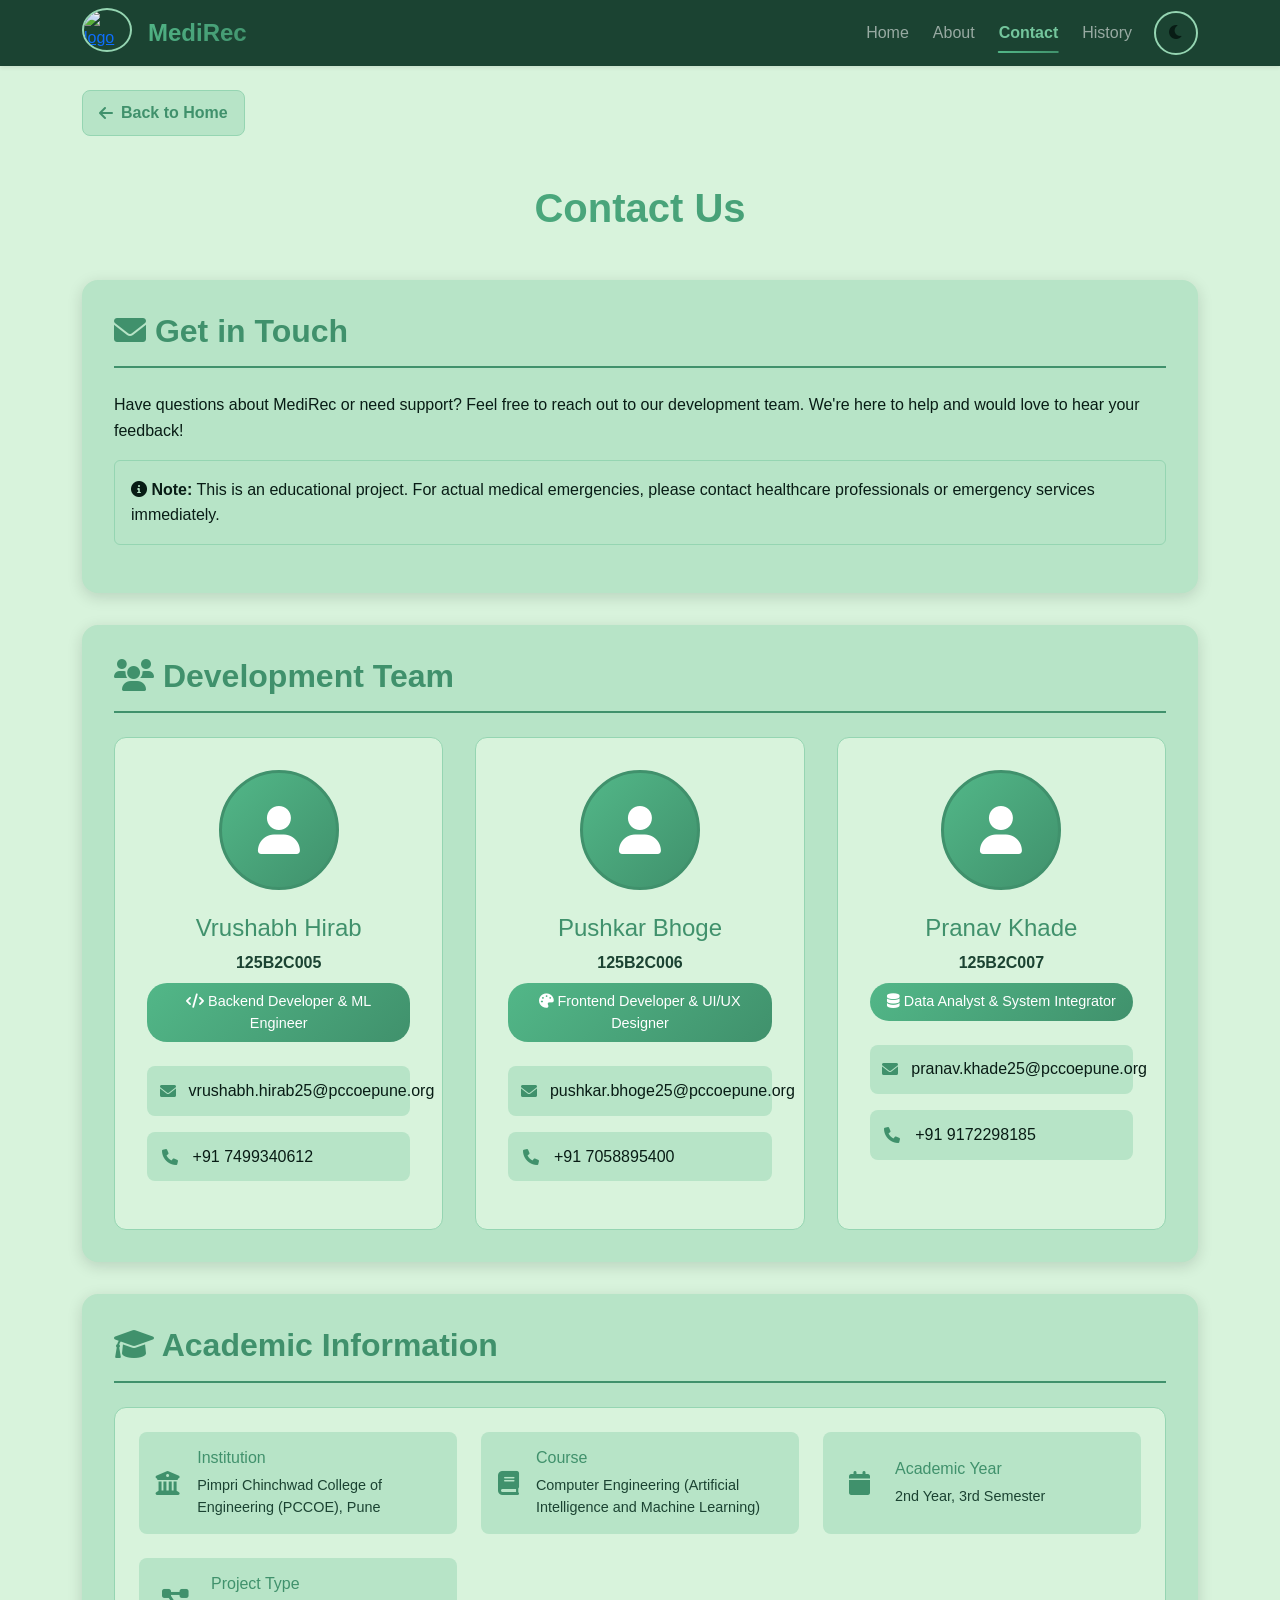
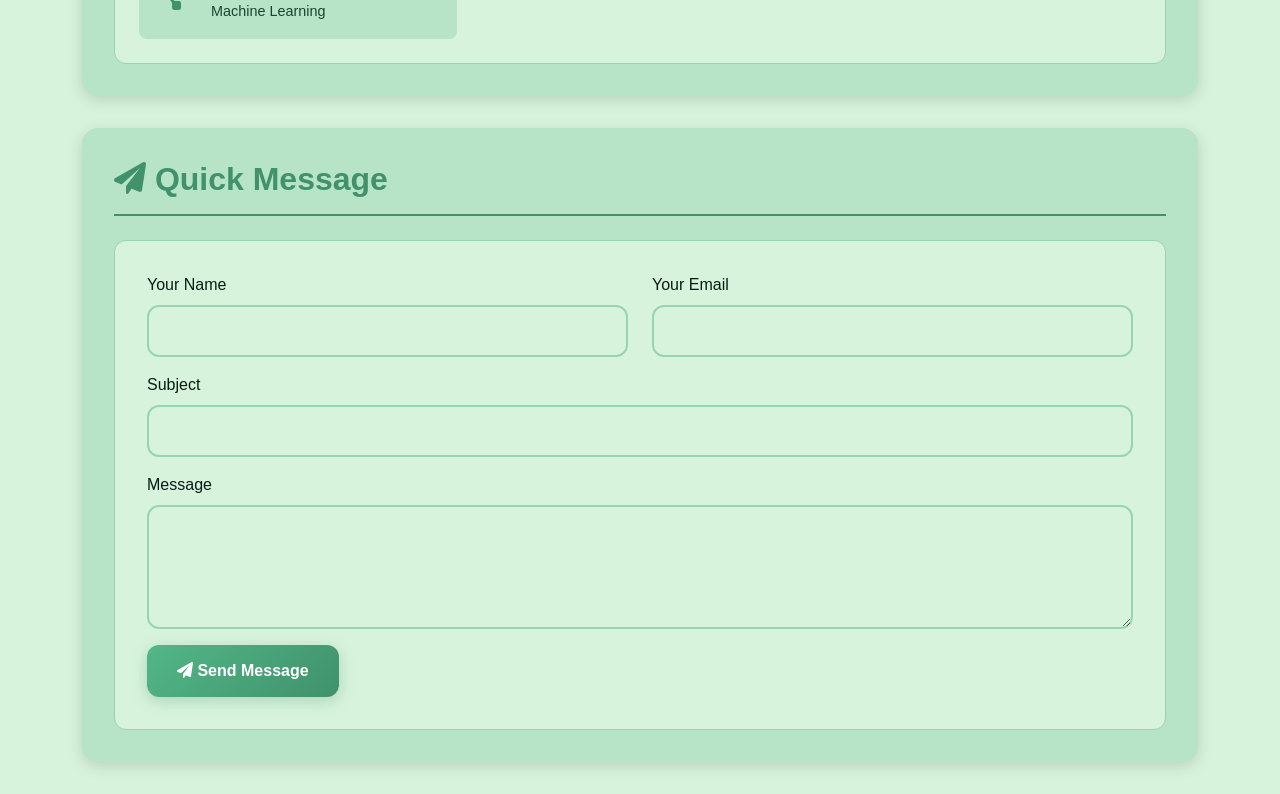
==== templates/contact.html @ 0bfe4e60 "first commit" ====
<!doctype html>
<html lang="en">
  <head>
    <meta charset="utf-8">
    <meta name="viewport" content="width=device-width, initial-scale=1">
    <title>Contact - MediRec</title>
    <link href="https://cdn.jsdelivr.net/npm/bootstrap@5.3.8/dist/css/bootstrap.min.css" rel="stylesheet" integrity="sha384-sRIl4kxILFvY47J16cr9ZwB07vP4J8+LH7qKQnuqkuIAvNWLzeN8tE5YBujZqJLB" crossorigin="anonymous">
    <link rel="stylesheet" href="https://cdnjs.cloudflare.com/ajax/libs/font-awesome/6.0.0/css/all.min.css">
    <link rel="stylesheet" href="/public/style.css" type="text/css">
  </head>
  <body>

<nav class="navbar navbar-expand-lg navbar-dark bg-dark shadow-sm">
  <div class="container">
      <div class="logo">
          <a href="/">
              <img class="myImg" src="{{url_for('static',filename='logo.jpg')}}" alt="logo">
          </a>
      </div>
    <a class="navbar-brand fw-bold " href="/">MediRec</a>
    <button class="navbar-toggler" type="button" data-bs-toggle="collapse"
            data-bs-target="#navbarNav" aria-controls="navbarNav" aria-expanded="false"
            aria-label="Toggle navigation">
      <span class="navbar-toggler-icon"></span>
    </button>

    <div class="collapse navbar-collapse" id="navbarNav">
      <ul class="navbar-nav ms-auto mb-2 mb-lg-0">
        <li class="nav-item">
          <a class="nav-link" href="/">Home</a>
        </li>
        <li class="nav-item">
          <a class="nav-link" href="/about">About</a>
        </li>
        <li class="nav-item">
          <a class="nav-link active" aria-current="page" href="/contact">Contact</a>
        </li>

        <li class="nav-item">
          <a class="nav-link" href="/history">History</a>
        </li>
      </ul>
      <button class="theme-toggle" onclick="toggleTheme()" title="Toggle Dark/Light Mode">
        <i class="fas fa-moon" id="theme-icon"></i>
      </button>
    </div>
  </div>
</nav>

<div class="container mt-4">
    <a href="/" class="back-arrow">
        <i class="fas fa-arrow-left"></i> Back to Home
    </a>
</div>

<h1 class="text-center main-title">Contact Us</h1>

<div class="container mt-4">
    <!-- Contact Introduction -->
    <div class="about-section">
        <div class="section-header">
            <h2><i class="fas fa-envelope"></i> Get in Touch</h2>
        </div>
        <div class="section-content">
            <p>Have questions about MediRec or need support? Feel free to reach out to our development team. We're here to help and would love to hear your feedback!</p>
            <div class="alert" style="background: var(--bg-secondary); border: 1px solid var(--border-color); color: var(--text-primary);">
                <i class="fas fa-info-circle"></i> <strong>Note:</strong> This is an educational project. For actual medical emergencies, please contact healthcare professionals or emergency services immediately.
            </div>
        </div>
    </div>

    <!-- Team Contact Cards -->
    <div class="about-section">
        <div class="section-header">
            <h2><i class="fas fa-users"></i> Development Team</h2>
        </div>
        <div class="contact-grid">
            <div class="contact-card">
                <div class="contact-avatar">
                    <div class="avatar-placeholder">
                        <i class="fas fa-user"></i>
                    </div>
                </div>
                <div class="contact-info">
                    <h4>Vrushabh Hirab</h4>
                    <p class="roll-number">125B2C005</p>
                    <p class="role"><i class="fas fa-code"></i> Backend Developer & ML Engineer</p>
                    <div class="contact-details">
                        <div class="contact-item">
                            <i class="fas fa-envelope"></i>
                            <a href="mailto:vrushabh.hirab25@pccoepune.org">vrushabh.hirab25@pccoepune.org</a>
                        </div>
                        <div class="contact-item">
                            <i class="fas fa-phone"></i>
                            <a href="tel:+917499340612">+91 7499340612</a>
                        </div>
                    </div>
                </div>
            </div>

            <div class="contact-card">
                <div class="contact-avatar">
                    <div class="avatar-placeholder">
                        <i class="fas fa-user"></i>
                    </div>
                </div>
                <div class="contact-info">
                    <h4>Pushkar Bhoge</h4>
                    <p class="roll-number">125B2C006</p>
                    <p class="role"><i class="fas fa-palette"></i> Frontend Developer & UI/UX Designer</p>
                    <div class="contact-details">
                        <div class="contact-item">
                            <i class="fas fa-envelope"></i>
                            <a href="mailto:pushkar.bhoge25@pccoepune.org">pushkar.bhoge25@pccoepune.org</a>
                        </div>
                        <div class="contact-item">
                            <i class="fas fa-phone"></i>
                            <a href="tel:+917058895400">+91 7058895400</a>
                        </div>
                    </div>
                </div>
            </div>

            <div class="contact-card">
                <div class="contact-avatar">
                    <div class="avatar-placeholder">
                        <i class="fas fa-user"></i>
                    </div>
                </div>
                <div class="contact-info">
                    <h4>Pranav Khade</h4>
                    <p class="roll-number">125B2C007</p>
                    <p class="role"><i class="fas fa-database"></i> Data Analyst & System Integrator</p>
                    <div class="contact-details">
                        <div class="contact-item">
                            <i class="fas fa-envelope"></i>
                            <a href="mailto:pranav.khade25@pccoepune.org">pranav.khade25@pccoepune.org</a>
                        </div>
                        <div class="contact-item">
                            <i class="fas fa-phone"></i>
                            <a href="tel:+919172298185">+91 9172298185</a>
                        </div>
                    </div>
                </div>
            </div>
        </div>
    </div>

    <!-- Project Information -->
    <div class="about-section">
        <div class="section-header">
            <h2><i class="fas fa-graduation-cap"></i> Academic Information</h2>
        </div>
        <div class="academic-info">
            <div class="info-grid">
                <div class="info-item">
                    <i class="fas fa-university"></i>
                    <div>
                        <h5>Institution</h5>
                        <p>Pimpri Chinchwad College of Engineering (PCCOE), Pune</p>
                    </div>
                </div>
                <div class="info-item">
                    <i class="fas fa-book"></i>
                    <div>
                        <h5>Course</h5>
                        <p>Computer Engineering (Artificial Intelligence and Machine Learning)</p>
                    </div>
                </div>
                <div class="info-item">
                    <i class="fas fa-calendar"></i>
                    <div>
                        <h5>Academic Year</h5>
                        <p>2nd Year, 3rd Semester</p>
                    </div>
                </div>
                <div class="info-item">
                    <i class="fas fa-project-diagram"></i>
                    <div>
                        <h5>Project Type</h5>
                        <p>Machine Learning</p>
                    </div>
                </div>
            </div>
        </div>
    </div>

    <!-- Quick Contact Form -->
    <div class="about-section">
        <div class="section-header">
            <h2><i class="fas fa-paper-plane"></i> Quick Message</h2>
        </div>
        <div class="contact-form">
            <form>
                <div class="row">
                    <div class="col-md-6 mb-3">
                        <label for="name" class="form-label">Your Name</label>
                        <input type="text" class="form-control" id="name" required>
                    </div>
                    <div class="col-md-6 mb-3">
                        <label for="email" class="form-label">Your Email</label>
                        <input type="email" class="form-control" id="email" required>
                    </div>
                </div>
                <div class="mb-3">
                    <label for="subject" class="form-label">Subject</label>
                    <input type="text" class="form-control" id="subject" required>
                </div>
                <div class="mb-3">
                    <label for="message" class="form-label">Message</label>
                    <textarea class="form-control" id="message" rows="4" required></textarea>
                </div>
                <button type="submit" class="btn btn-primary">
                    <i class="fas fa-paper-plane"></i> Send Message
                </button>
            </form>
        </div>
    </div>
</div>

<script src="https://cdn.jsdelivr.net/npm/bootstrap@5.3.8/dist/js/bootstrap.bundle.min.js" integrity="sha384-FKyoEForCGlyvwx9Hj09JcYn3nv7wiPVlz7YYwJrWVcXK/BmnVDxM+D2scQbITxI" crossorigin="anonymous"></script>
<script>
    function toggleTheme() {
        const body = document.body;
        const themeIcon = document.getElementById('theme-icon');
        
        if (body.getAttribute('data-theme') === 'dark') {
            body.removeAttribute('data-theme');
            themeIcon.className = 'fas fa-moon';
            localStorage.setItem('theme', 'light');
        } else {
            body.setAttribute('data-theme', 'dark');
            themeIcon.className = 'fas fa-sun';
            localStorage.setItem('theme', 'dark');
        }
    }

    // Load saved theme
    document.addEventListener('DOMContentLoaded', function() {
        const savedTheme = localStorage.getItem('theme');
        const themeIcon = document.getElementById('theme-icon');
        
        if (savedTheme === 'dark') {
            document.body.setAttribute('data-theme', 'dark');
            themeIcon.className = 'fas fa-sun';
        }
    });

    // Handle form submission
    document.querySelector('form').addEventListener('submit', function(e) {
        e.preventDefault();
        alert('Thank you for your message! This is a demo form. In a real application, this would send your message to the development team.');
    });
</script>
  </body>
</html>
---- public/style.css ----
:root {
  --nyanza: #d8f3dc;
  --celadon: #b7e4c7;
  --celadon-2: #95d5b2;
  --mint: #74c69d;
  --mint-2: #52b788;
  --sea-green: #40916c;
  --dartmouth-green: #2d6a4f;
  --brunswick-green: #1b4332;
  --dark-green: #081c15;
  
  --bg-primary: var(--nyanza);
  --bg-secondary: var(--celadon);
  --text-primary: var(--dark-green);
  --text-secondary: var(--brunswick-green);
  --border-color: var(--celadon-2);
  --shadow: rgba(8, 28, 21, 0.15);
  --gradient: linear-gradient(135deg, var(--mint-2) 0%, var(--sea-green) 100%);
  --accent: var(--sea-green);
}

[data-theme="dark"] {
  --bg-primary: var(--dark-green);
  --bg-secondary: var(--brunswick-green);
  --text-primary: var(--nyanza);
  --text-secondary: var(--celadon);
  --border-color: var(--dartmouth-green);
  --shadow: rgba(216, 243, 220, 0.1);
  --gradient: linear-gradient(135deg, var(--dartmouth-green) 0%, var(--brunswick-green) 100%);
  --accent: var(--mint);
}

* {
  transition: background-color 0.3s ease, color 0.3s ease, border-color 0.3s ease;
}

body {
  background: var(--bg-primary);
  color: var(--text-primary);
  font-family: 'Inter', -apple-system, BlinkMacSystemFont, sans-serif;
}

.logo {
  width: 50px;
  height: 50px;
  margin-right: 1rem;
}

.myImg {
  width: 50px;
  height: 50px;
  border: 2px solid var(--border-color);
  border-radius: 50%;
  transition: transform 0.3s ease;
}

.myImg:hover {
  transform: scale(1.1);
}

.navbar {
  position: sticky;
  top: 0;
  z-index: 1030;
  backdrop-filter: blur(10px);
  background: var(--brunswick-green) !important;
  box-shadow: 0 2px 20px var(--shadow);
}

.navbar-brand {
  font-weight: 700;
  font-size: 1.5rem;
  background: var(--gradient);
  -webkit-background-clip: text;
  -webkit-text-fill-color: transparent;
  background-clip: text;
}

.nav-link:not(.dropdown-toggle) {
  position: relative;
  padding: 8px 15px;
  transition: all 0.3s ease;
  border-radius: 8px;
  margin: 0 4px;
}

.nav-link:not(.dropdown-toggle)::after {
  content: '';
  position: absolute;
  width: 0%;
  height: 2px;
  bottom: 0;
  left: 50%;
  background: var(--gradient);
  transition: all 0.3s ease;
  transform: translateX(-50%);
  border-radius: 2px;
}

.nav-link:not(.dropdown-toggle):hover {
  color: var(--mint) !important;
  background: rgba(116, 198, 157, 0.2);
}

.nav-link:not(.dropdown-toggle):hover::after,
.nav-link:not(.dropdown-toggle).active::after {
  width: 80%;
}

.nav-link.active {
  color: var(--mint) !important;
  font-weight: 600;
}

.theme-toggle {
  background: none;
  border: 2px solid var(--border-color);
  border-radius: 50px;
  padding: 8px 12px;
  color: var(--text-primary);
  cursor: pointer;
  transition: all 0.3s ease;
  margin-left: 10px;
}

.theme-toggle:hover {
  background: var(--bg-secondary);
  transform: scale(1.05);
}

.main-title {
  background: var(--gradient);
  -webkit-background-clip: text;
  -webkit-text-fill-color: transparent;
  background-clip: text;
  font-weight: 700;
  margin: 3rem 0;
}

.form-container {
  background: var(--bg-secondary);
  border: 1px solid var(--border-color);
  border-radius: 20px;
  padding: 50px;
  box-shadow: 0 10px 30px var(--shadow);
  backdrop-filter: blur(10px);
}

.form-control {
  background: var(--bg-primary);
  border: 2px solid var(--border-color);
  color: var(--text-primary);
  border-radius: 12px;
  padding: 12px 16px;
  transition: all 0.3s ease;
}

.form-control::placeholder {
  color: var(--text-secondary);
  opacity: 0.7;
}

[data-theme="dark"] .form-control::placeholder {
  color: var(--celadon);
  opacity: 0.8;
}

.form-control:focus {
  background: var(--bg-primary);
  border-color: var(--accent);
  color: var(--text-primary);
  box-shadow: 0 0 0 0.2rem rgba(64, 145, 108, 0.25);
}

.btn-primary {
  background: var(--gradient);
  border: none;
  border-radius: 12px;
  padding: 14px 30px;
  font-weight: 600;
  transition: all 0.3s ease;
  box-shadow: 0 4px 15px rgba(64, 145, 108, 0.3);
  color: white;
}

.btn-primary:hover {
  transform: translateY(-2px);
  box-shadow: 0 6px 20px rgba(64, 145, 108, 0.4);
  background: linear-gradient(135deg, var(--sea-green) 0%, var(--dartmouth-green) 100%);
}

.result-container {
  display: flex;
  flex-wrap: wrap;
  gap: 1rem;
  justify-content: center;
  margin: 2rem 0;
}

.toggle-button {
  padding: 12px 20px;
  font-size: 16px;
  font-weight: 600;
  min-width: 140px;
  border-radius: 12px;
  border: none;
  transition: all 0.3s ease;
  cursor: pointer;
  box-shadow: 0 4px 15px var(--shadow);
  color: white;
}

.toggle-button:hover {
  transform: translateY(-3px);
  box-shadow: 0 6px 20px var(--shadow);
}

.btn-disease { background: linear-gradient(135deg, #e74c3c, #c0392b); }
.btn-description { background: linear-gradient(135deg, #f39c12, #e67e22); }
.btn-precaution { background: var(--gradient); }
.btn-medication { background: linear-gradient(135deg, #3498db, #2980b9); }
.btn-workout { background: linear-gradient(135deg, #9b59b6, #8e44ad); }
.btn-diet { background: linear-gradient(135deg, #e91e63, #ad1457); }

.modal-content {
  background: var(--bg-primary);
  border: 1px solid var(--border-color);
  border-radius: 16px;
  box-shadow: 0 20px 40px var(--shadow);
}

.modal-header {
  background: var(--gradient) !important;
  border-radius: 16px 16px 0 0;
  border-bottom: 1px solid var(--border-color);
}

.modal-body {
  background: var(--bg-primary);
  color: var(--text-primary);
  padding: 2rem;
}

.modal-body ul {
  padding-left: 1.5rem;
}

.modal-body li {
  margin-bottom: 0.5rem;
  color: var(--text-primary);
}

.btn-close {
  filter: brightness(0) invert(1);
}

[data-theme="light"] .btn-close {
  filter: brightness(0);
}

.info-table {
  background: var(--bg-secondary);
  border: 1px solid var(--border-color);
  border-radius: 16px;
  overflow: hidden;
  box-shadow: 0 10px 30px var(--shadow);
  margin-top: 2rem;
}

.info-table th {
  background: var(--gradient);
  color: white;
  font-weight: 600;
  padding: 1rem;
  border: none;
}

.info-table td {
  background: var(--bg-primary);
  color: var(--text-primary);
  padding: 1rem;
  border-color: var(--border-color);
  vertical-align: top;
}

.info-table td ul {
  margin: 0;
  padding-left: 1.2rem;
}

.info-table td li {
  margin-bottom: 0.3rem;
}

.disease-name {
  font-size: 1.2rem;
  font-weight: 700;
  color: var(--accent);
}

.suggestions-dropdown {
  position: absolute;
  top: 100%;
  left: 0;
  right: 0;
  background: var(--bg-primary);
  border: 2px solid var(--border-color);
  border-top: none;
  border-radius: 0 0 12px 12px;
  max-height: 200px;
  overflow-y: auto;
  z-index: 1000;
  display: none;
}

.suggestion-item {
  padding: 10px 16px;
  cursor: pointer;
  border-bottom: 1px solid var(--border-color);
  color: var(--text-primary);
  transition: background-color 0.2s ease;
}

.suggestion-item:hover,
.suggestion-item.highlighted {
  background: var(--bg-secondary);
}

.suggestion-item:last-child {
  border-bottom: none;
}

.form-group {
  position: relative;
}

.back-arrow {
  display: inline-flex;
  align-items: center;
  gap: 8px;
  color: var(--accent);
  text-decoration: none;
  font-weight: 600;
  padding: 10px 16px;
  border-radius: 8px;
  transition: all 0.3s ease;
  background: var(--bg-secondary);
  border: 1px solid var(--border-color);
}

.back-arrow:hover {
  color: var(--text-primary);
  background: var(--accent);
  transform: translateX(-5px);
  text-decoration: none;
}

.d-flex {
  display: flex;
}

.gap-2 {
  gap: 0.5rem;
}

.btn-danger {
  background: linear-gradient(135deg, #e74c3c, #c0392b);
  border: none;
  color: white;
}

.btn-danger:hover {
  background: linear-gradient(135deg, #c0392b, #a93226);
  transform: translateY(-1px);
}

.external-links {
  display: flex;
  flex-wrap: wrap;
  gap: 10px;
}

.resource-link {
  display: inline-flex;
  align-items: center;
  gap: 6px;
  padding: 8px 12px;
  border-radius: 8px;
  text-decoration: none;
  font-size: 14px;
  font-weight: 500;
  transition: all 0.3s ease;
  border: 1px solid var(--border-color);
}

.wiki-link {
  background: #f8f9fa;
  color: #333;
}

.wiki-link:hover {
  background: #e9ecef;
  color: #000;
  text-decoration: none;
}

.medicine-link {
  background: #e8f5e8;
  color: var(--sea-green);
}

.medicine-link:hover {
  background: var(--mint);
  color: white;
  text-decoration: none;
}

.youtube-link {
  background: #ffebee;
  color: #d32f2f;
}

.youtube-link:hover {
  background: #f44336;
  color: white;
  text-decoration: none;
}

@media (max-width: 768px) {
  .external-links {
    flex-direction: column;
  }
  .resource-link {
    justify-content: center;
  }
}

/* About Page Styles */
.about-section {
  background: var(--bg-secondary);
  border-radius: 16px;
  padding: 2rem;
  margin-bottom: 2rem;
  box-shadow: 0 4px 15px var(--shadow);
}

.section-header {
  border-bottom: 2px solid var(--accent);
  padding-bottom: 1rem;
  margin-bottom: 1.5rem;
}

.section-header h2 {
  color: var(--accent);
  font-weight: 700;
  margin: 0;
}

.section-content {
  color: var(--text-primary);
  line-height: 1.6;
}

.project-features ul {
  list-style: none;
  padding-left: 0;
}

.project-features li {
  padding: 0.5rem 0;
  border-bottom: 1px solid var(--border-color);
}

.project-features li:last-child {
  border-bottom: none;
}

.project-features i {
  color: var(--accent);
  margin-right: 0.5rem;
  width: 20px;
}

.team-grid {
  display: grid;
  grid-template-columns: repeat(auto-fit, minmax(300px, 1fr));
  gap: 2rem;
}

.team-member {
  background: var(--bg-primary);
  border-radius: 12px;
  padding: 1.5rem;
  text-align: center;
  border: 1px solid var(--border-color);
}

.member-photo {
  margin-bottom: 1rem;
}

.member-photo img {
  width: 120px;
  height: 120px;
  border-radius: 50%;
  object-fit: cover;
  border: 3px solid var(--accent);
}

.avatar-placeholder {
  width: 120px;
  height: 120px;
  border-radius: 50%;
  background: var(--gradient);
  display: flex;
  align-items: center;
  justify-content: center;
  border: 3px solid var(--accent);
  margin: 0 auto;
}

.avatar-placeholder i {
  font-size: 3rem;
  color: white;
}

.member-info h4 {
  color: var(--accent);
  margin-bottom: 0.5rem;
}

.roll-number {
  font-weight: 600;
  color: var(--text-secondary);
  margin-bottom: 0.5rem;
}

.role {
  background: var(--gradient);
  color: white;
  padding: 0.5rem 1rem;
  border-radius: 20px;
  font-size: 0.9rem;
  margin-bottom: 1rem;
}

.responsibilities {
  text-align: left;
}

.responsibilities ul {
  font-size: 0.9rem;
  color: var(--text-secondary);
}

.tech-grid {
  display: grid;
  grid-template-columns: repeat(auto-fit, minmax(250px, 1fr));
  gap: 1.5rem;
}

.tech-category {
  background: var(--bg-primary);
  border-radius: 12px;
  padding: 1.5rem;
  border: 1px solid var(--border-color);
}

.tech-category h4 {
  color: var(--accent);
  margin-bottom: 1rem;
  text-align: center;
}

.tech-items {
  display: flex;
  flex-direction: column;
  gap: 0.8rem;
}

.tech-item {
  display: flex;
  align-items: center;
  gap: 0.8rem;
  padding: 0.5rem;
  background: var(--bg-secondary);
  border-radius: 8px;
  transition: transform 0.2s ease;
}

.tech-item:hover {
  transform: translateX(5px);
}

.tech-item i {
  font-size: 1.2rem;
  color: var(--accent);
  width: 24px;
  text-align: center;
}

.stats-grid {
  display: grid;
  grid-template-columns: repeat(auto-fit, minmax(150px, 1fr));
  gap: 1.5rem;
}

.stat-item {
  background: var(--bg-primary);
  border-radius: 12px;
  padding: 2rem 1rem;
  text-align: center;
  border: 1px solid var(--border-color);
}

.stat-number {
  font-size: 2.5rem;
  font-weight: 700;
  color: var(--accent);
  margin-bottom: 0.5rem;
}

.stat-label {
  color: var(--text-secondary);
  font-weight: 500;
}

@media (max-width: 768px) {
  .team-grid {
    grid-template-columns: 1fr;
  }
  .tech-grid {
    grid-template-columns: 1fr;
  }
  .stats-grid {
    grid-template-columns: repeat(2, 1fr);
  }
}

/* Contact Page Styles */
.contact-grid {
  display: grid;
  grid-template-columns: repeat(auto-fit, minmax(300px, 1fr));
  gap: 2rem;
}

.contact-card {
  background: var(--bg-primary);
  border-radius: 12px;
  padding: 2rem;
  text-align: center;
  border: 1px solid var(--border-color);
  transition: transform 0.3s ease, box-shadow 0.3s ease;
}

.contact-card:hover {
  transform: translateY(-5px);
  box-shadow: 0 8px 25px var(--shadow);
}

.contact-avatar {
  margin-bottom: 1.5rem;
}

.contact-info h4 {
  color: var(--accent);
  margin-bottom: 0.5rem;
}

.contact-details {
  margin-top: 1.5rem;
}

.contact-item {
  display: flex;
  align-items: center;
  gap: 0.8rem;
  margin-bottom: 1rem;
  padding: 0.8rem;
  background: var(--bg-secondary);
  border-radius: 8px;
  transition: background 0.3s ease;
}

.contact-item:hover {
  background: var(--border-color);
}

.contact-item i {
  color: var(--accent);
  width: 20px;
  text-align: center;
}

.contact-item a {
  color: var(--text-primary);
  text-decoration: none;
  font-weight: 500;
}

.contact-item a:hover {
  color: var(--accent);
  text-decoration: underline;
}

.academic-info {
  background: var(--bg-primary);
  border-radius: 12px;
  padding: 1.5rem;
  border: 1px solid var(--border-color);
}

.info-grid {
  display: grid;
  grid-template-columns: repeat(auto-fit, minmax(250px, 1fr));
  gap: 1.5rem;
}

.info-item {
  display: flex;
  align-items: center;
  gap: 1rem;
  padding: 1rem;
  background: var(--bg-secondary);
  border-radius: 8px;
}

.info-item i {
  font-size: 1.5rem;
  color: var(--accent);
  width: 40px;
  text-align: center;
}

.info-item h5 {
  margin: 0 0 0.5rem 0;
  color: var(--accent);
  font-size: 1rem;
}

.info-item p {
  margin: 0;
  color: var(--text-secondary);
  font-size: 0.9rem;
}

.contact-form {
  background: var(--bg-primary);
  border-radius: 12px;
  padding: 2rem;
  border: 1px solid var(--border-color);
}

.contact-form .form-label {
  color: var(--text-primary);
  font-weight: 500;
  margin-bottom: 0.5rem;
}

@media (max-width: 768px) {
  .contact-grid {
    grid-template-columns: 1fr;
  }
  .info-grid {
    grid-template-columns: 1fr;
  }
  .contact-item {
    flex-direction: column;
    text-align: center;
  }
}

@media (max-width: 991px) {
  .nav-link::after {
    display: none !important;
  }
  .result-container {
    flex-direction: column;
    align-items: center;
  }
  .form-container {
    padding: 30px 20px;
  }
  .navbar-collapse {
    background: var(--brunswick-green);
    border-radius: 12px;
    margin-top: 10px;
    padding: 15px;
  }
  .navbar-nav {
    margin-bottom: 15px !important;
  }
  .d-flex {
    justify-content: space-between;
    align-items: center;
  }
  .theme-toggle {
    margin-left: 0;
    margin-top: 0;
  }
}

@keyframes fadeIn {
  from { opacity: 0; transform: translateY(20px); }
  to { opacity: 1; transform: translateY(0); }
}

.container {
  animation: fadeIn 0.6s ease-out;
}
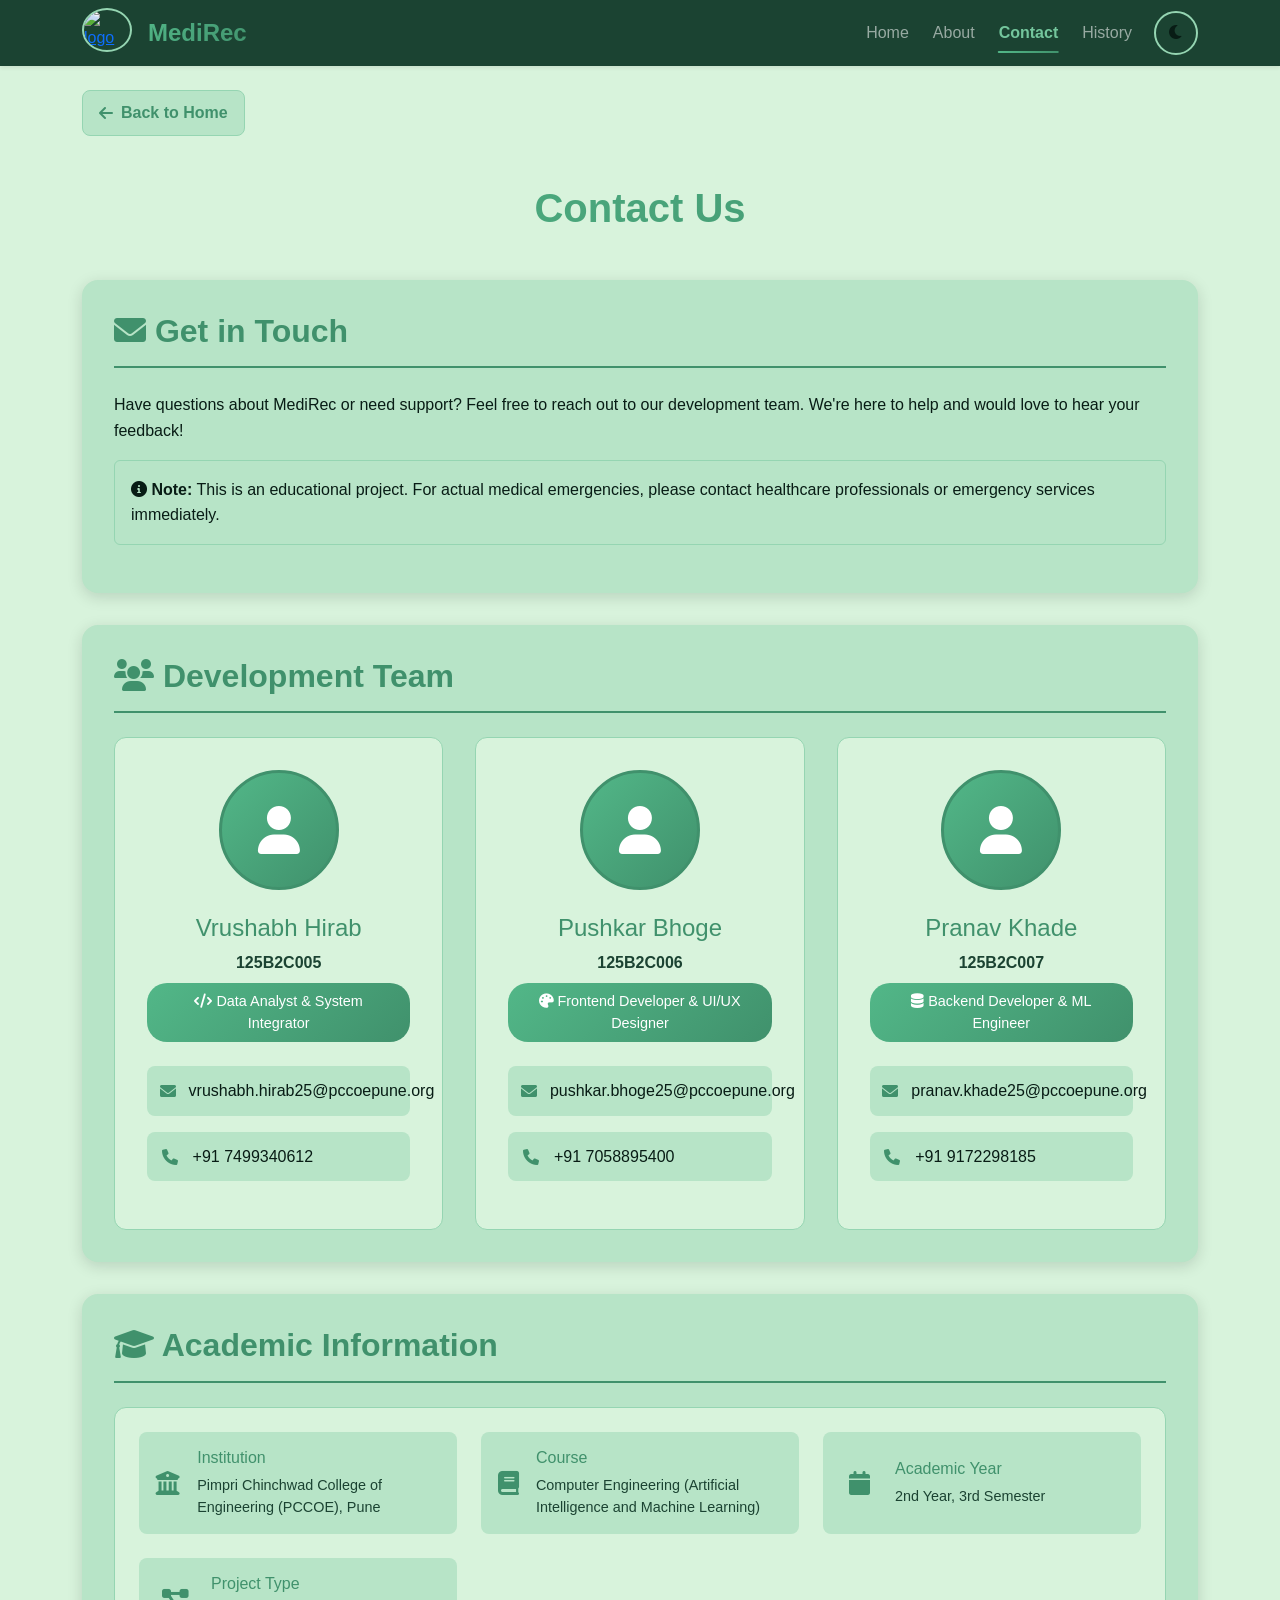
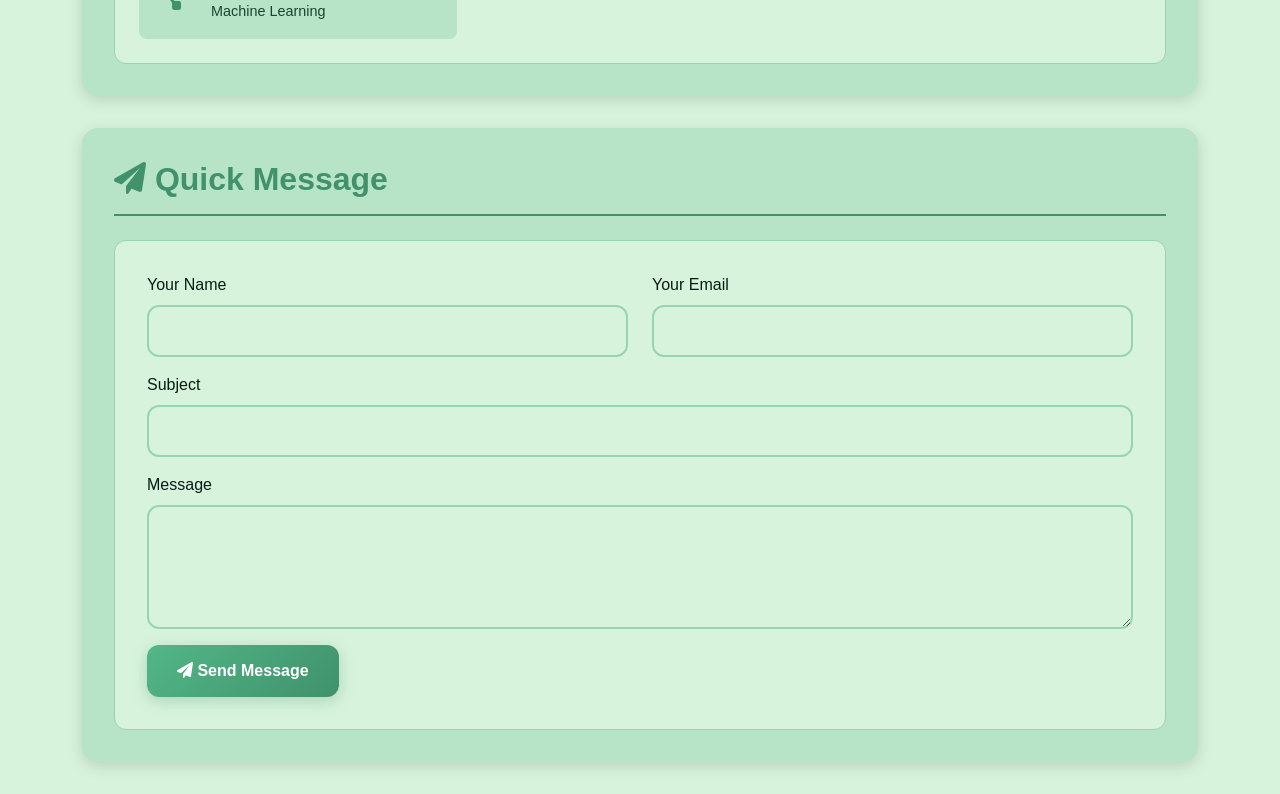
==== commit 5a216449: "Local changes before pulling" ====
--- a/templates/contact.html
+++ b/templates/contact.html
@@ -84,7 +84,7 @@
                 <div class="contact-info">
                     <h4>Vrushabh Hirab</h4>
                     <p class="roll-number">125B2C005</p>
-                    <p class="role"><i class="fas fa-code"></i> Backend Developer & ML Engineer</p>
+                    <p class="role"><i class="fas fa-code"></i> Data Analyst & System Integrator</p>
                     <div class="contact-details">
                         <div class="contact-item">
                             <i class="fas fa-envelope"></i>
@@ -130,7 +130,7 @@
                 <div class="contact-info">
                     <h4>Pranav Khade</h4>
                     <p class="roll-number">125B2C007</p>
-                    <p class="role"><i class="fas fa-database"></i> Data Analyst & System Integrator</p>
+                    <p class="role"><i class="fas fa-database"></i> Backend Developer & ML Engineer</p>
                     <div class="contact-details">
                         <div class="contact-item">
                             <i class="fas fa-envelope"></i>
